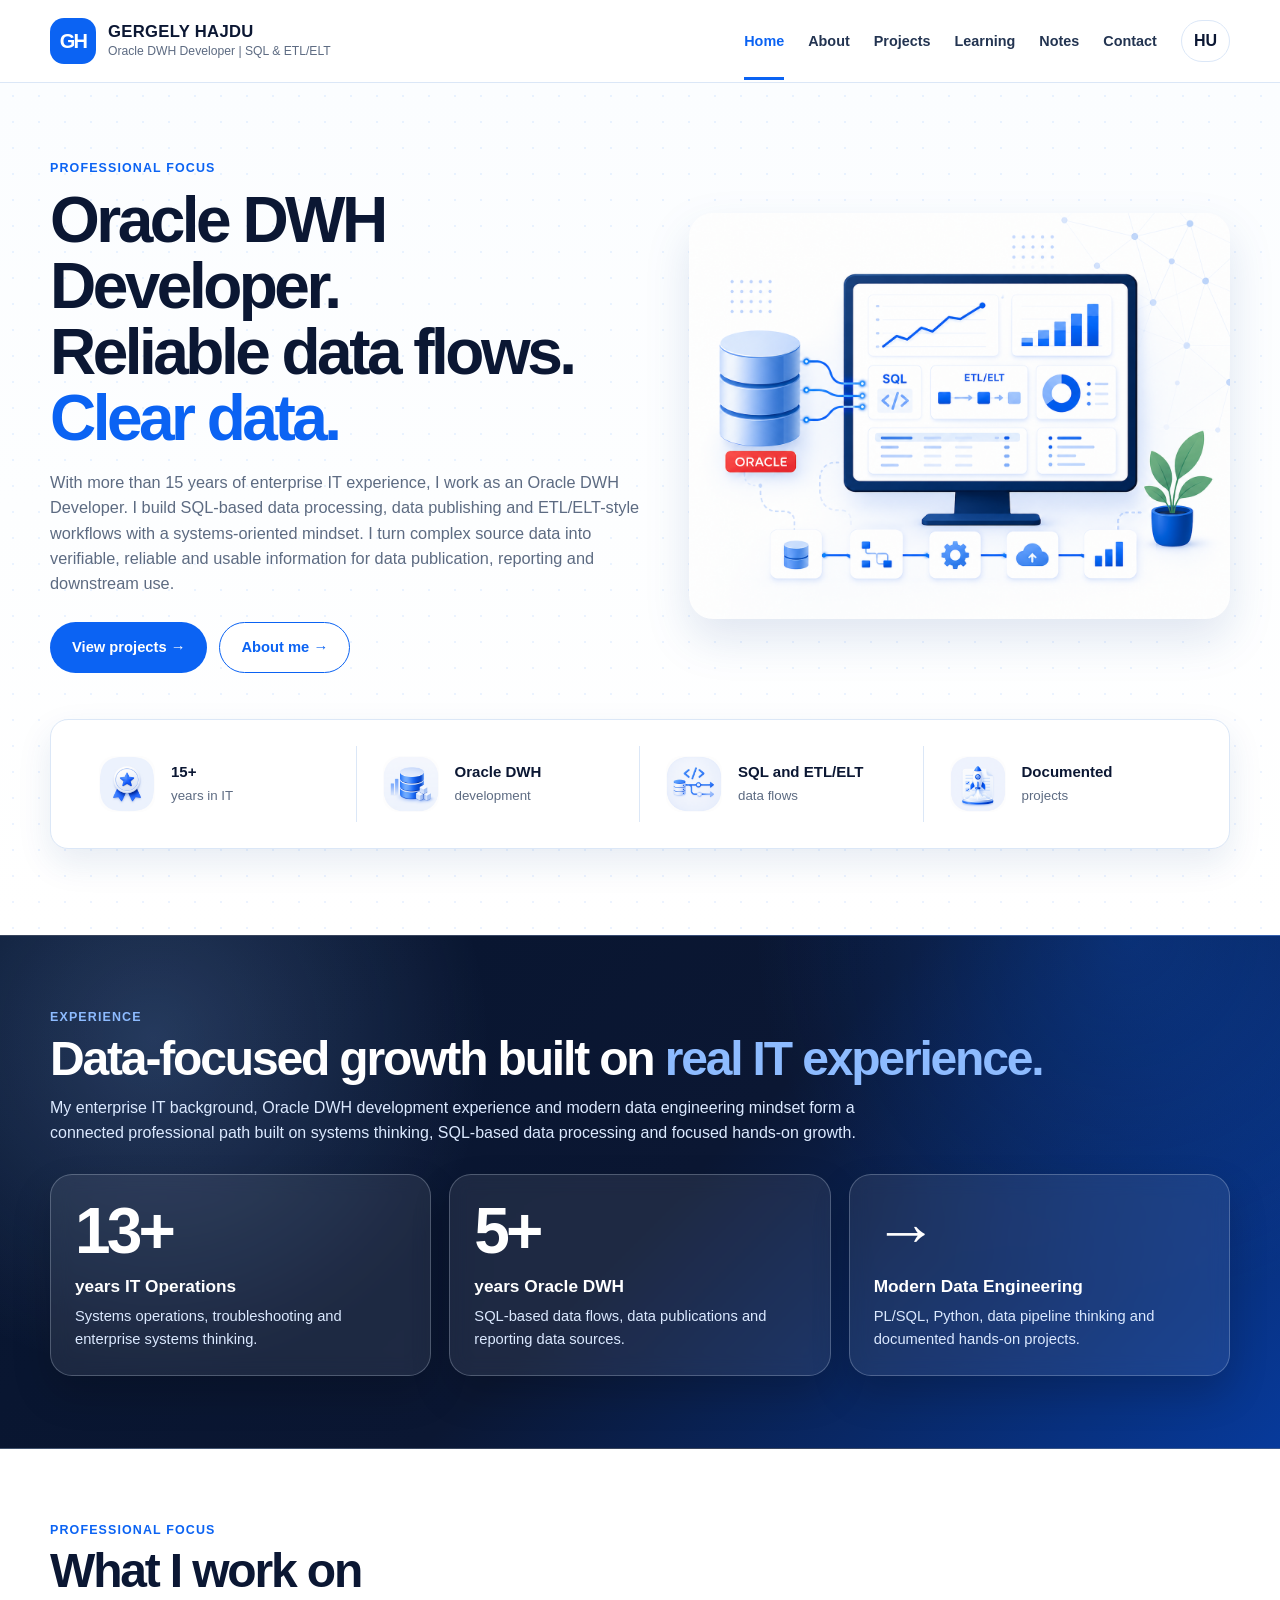
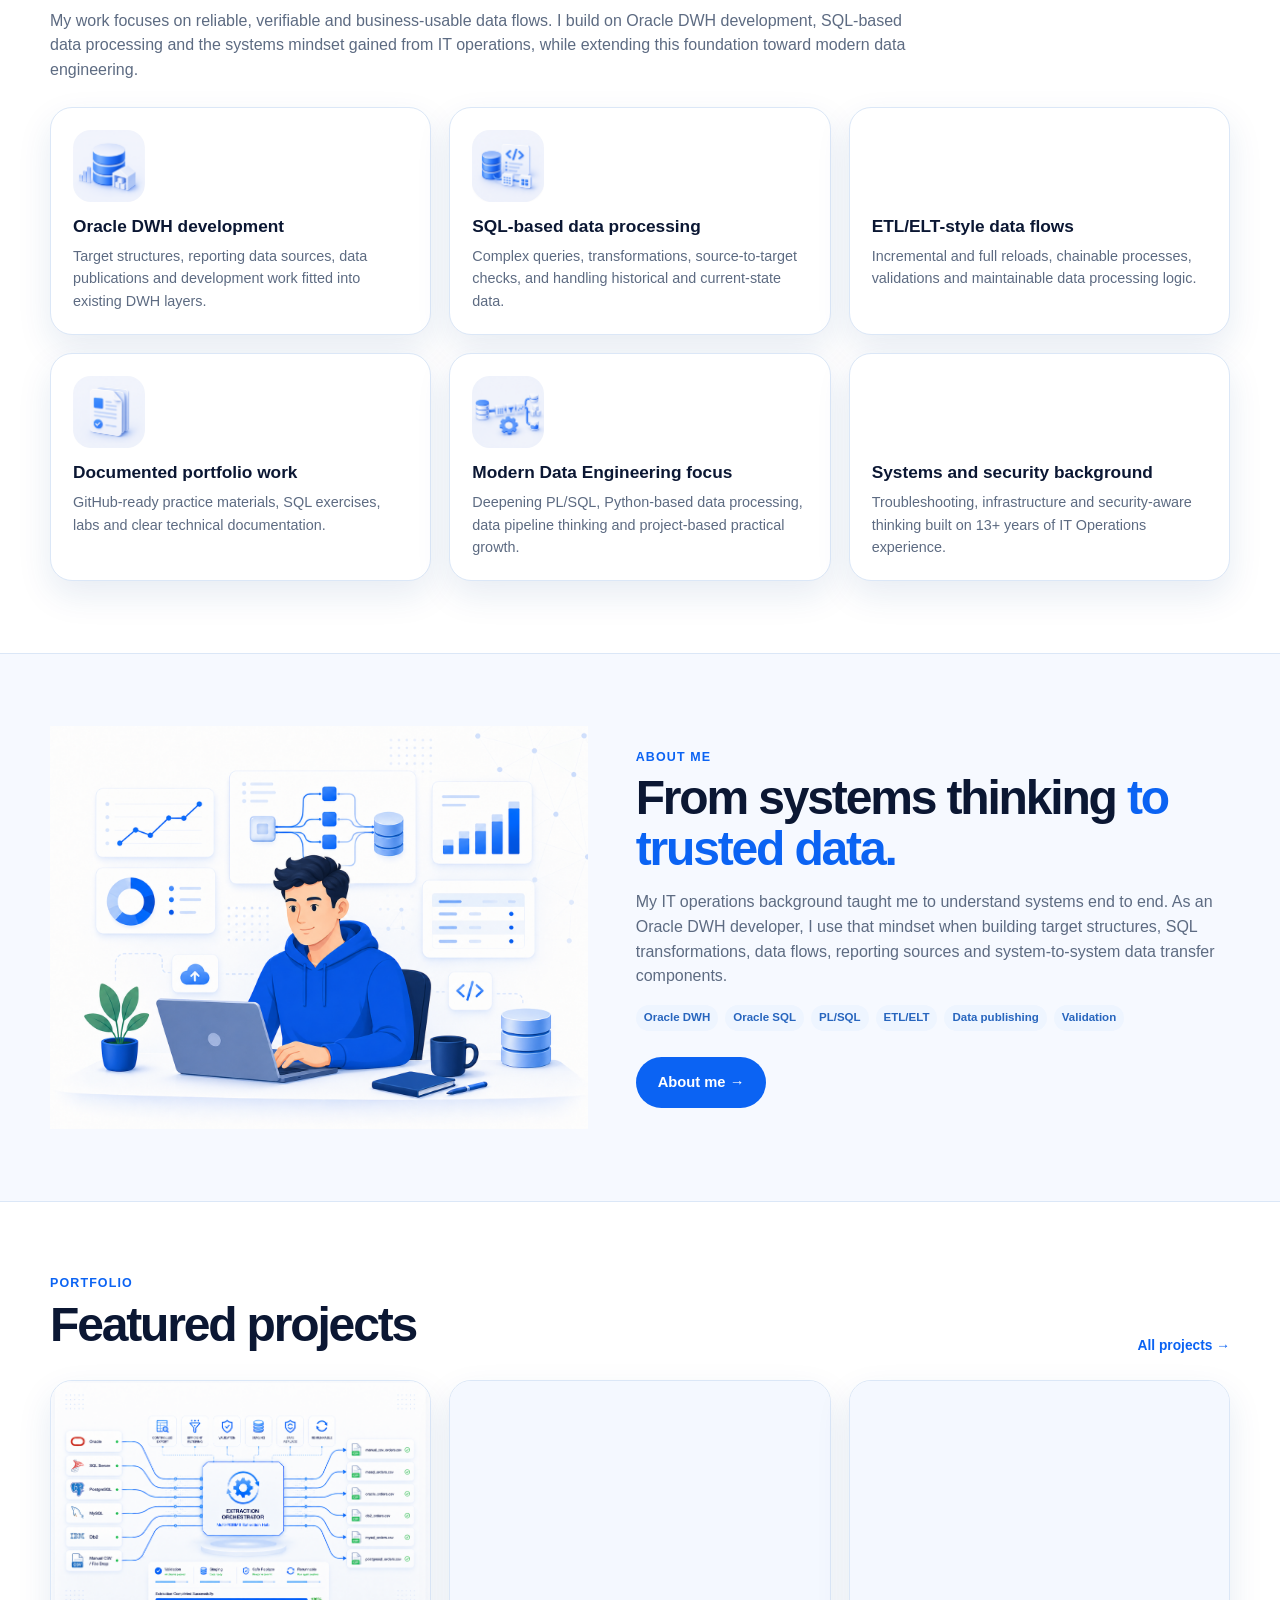
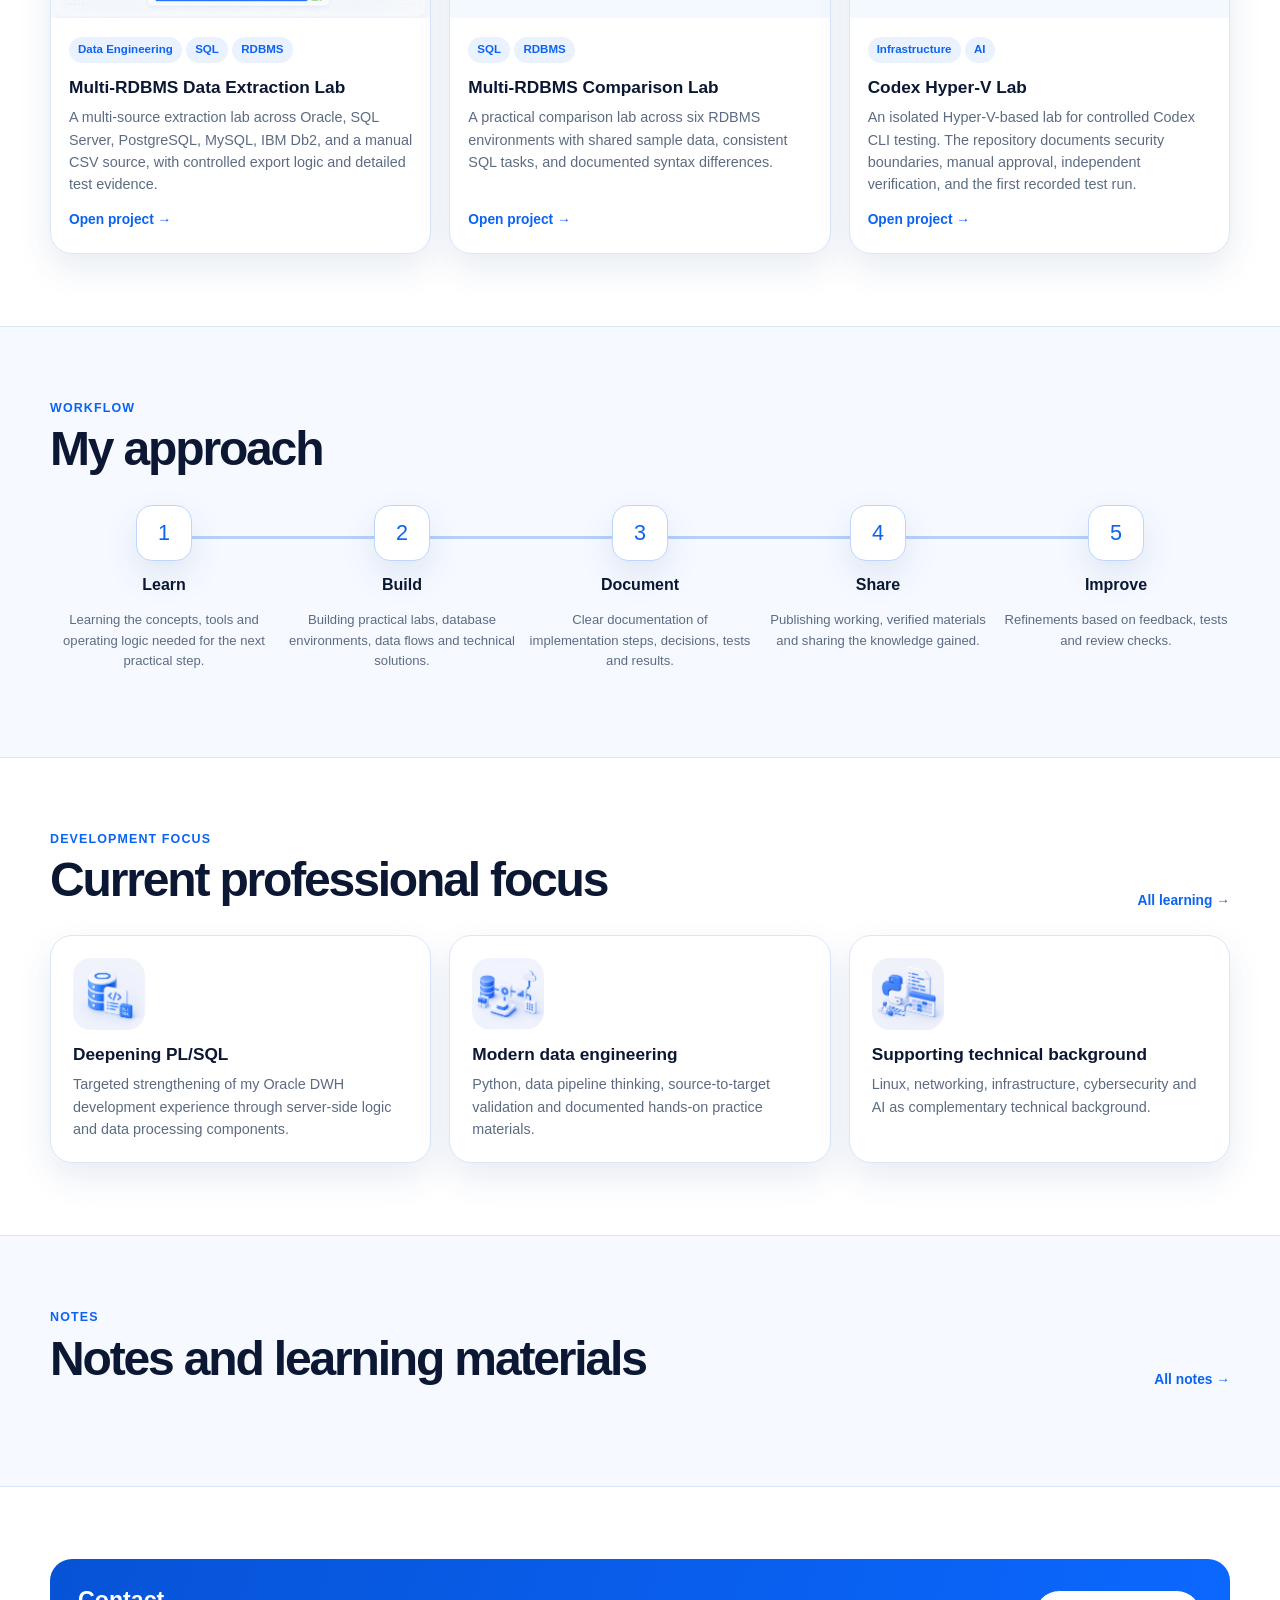
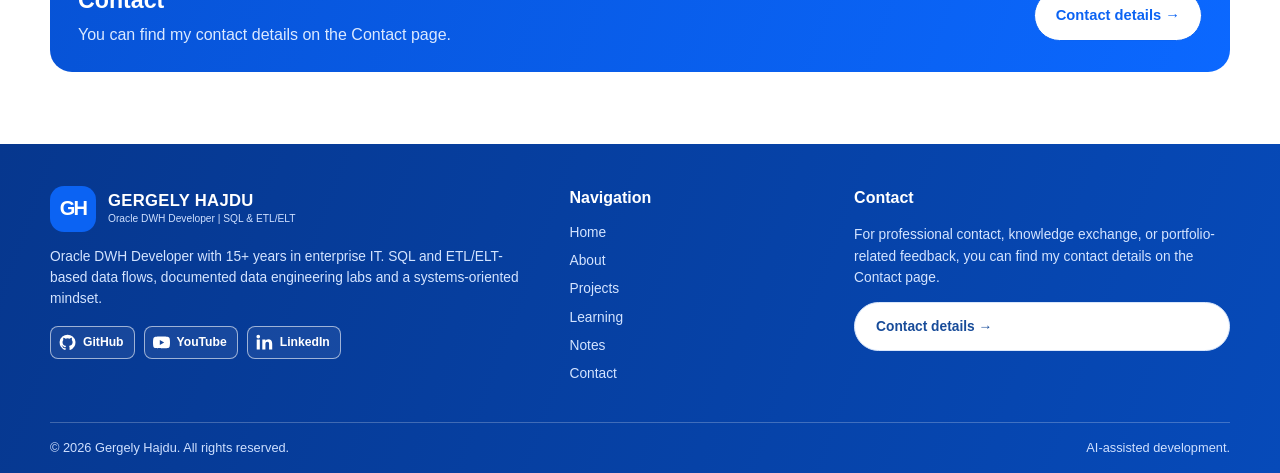
==== index.html @ af55f6db "Launch portfolio site on gergelyhajdu.hu" ====
<!doctype html>
<html lang="hu">
  <head>
    <meta charset="utf-8" />
    <meta content="width=device-width,initial-scale=1" name="viewport" />
    <meta content="0; url=hu/index.html" http-equiv="refresh" />
    <title>Hajdu Gergely | Portfolio</title>
    <script>
      const l = (navigator.language || "hu").toLowerCase().startsWith("en") ? "en" : "hu";
      location.replace(l + "/index.html");
    </script>
    <link href="./favicon.svg" rel="icon" type="image/svg+xml" />
    <link href="./favicon.ico" rel="icon" sizes="any" />
    <link href="./favicon-32.png" rel="icon" sizes="32x32" type="image/png" />
    <link href="./favicon-192.png" rel="icon" sizes="192x192" type="image/png" />
    <link href="./apple-touch-icon.png" rel="apple-touch-icon" sizes="180x180" />
    <link rel="canonical" href="https://gergelyhajdu.hu/" />
    <link rel="alternate" hreflang="hu" href="https://gergelyhajdu.hu/hu/" />
    <link rel="alternate" hreflang="en" href="https://gergelyhajdu.hu/en/" />
    <link rel="alternate" hreflang="x-default" href="https://gergelyhajdu.hu/" />
  </head>
  <body>
    <p>
      <a href="hu/index.html"> Magyar </a>
      ·
      <a href="en/index.html"> English </a>
    </p>
  </body>
</html>
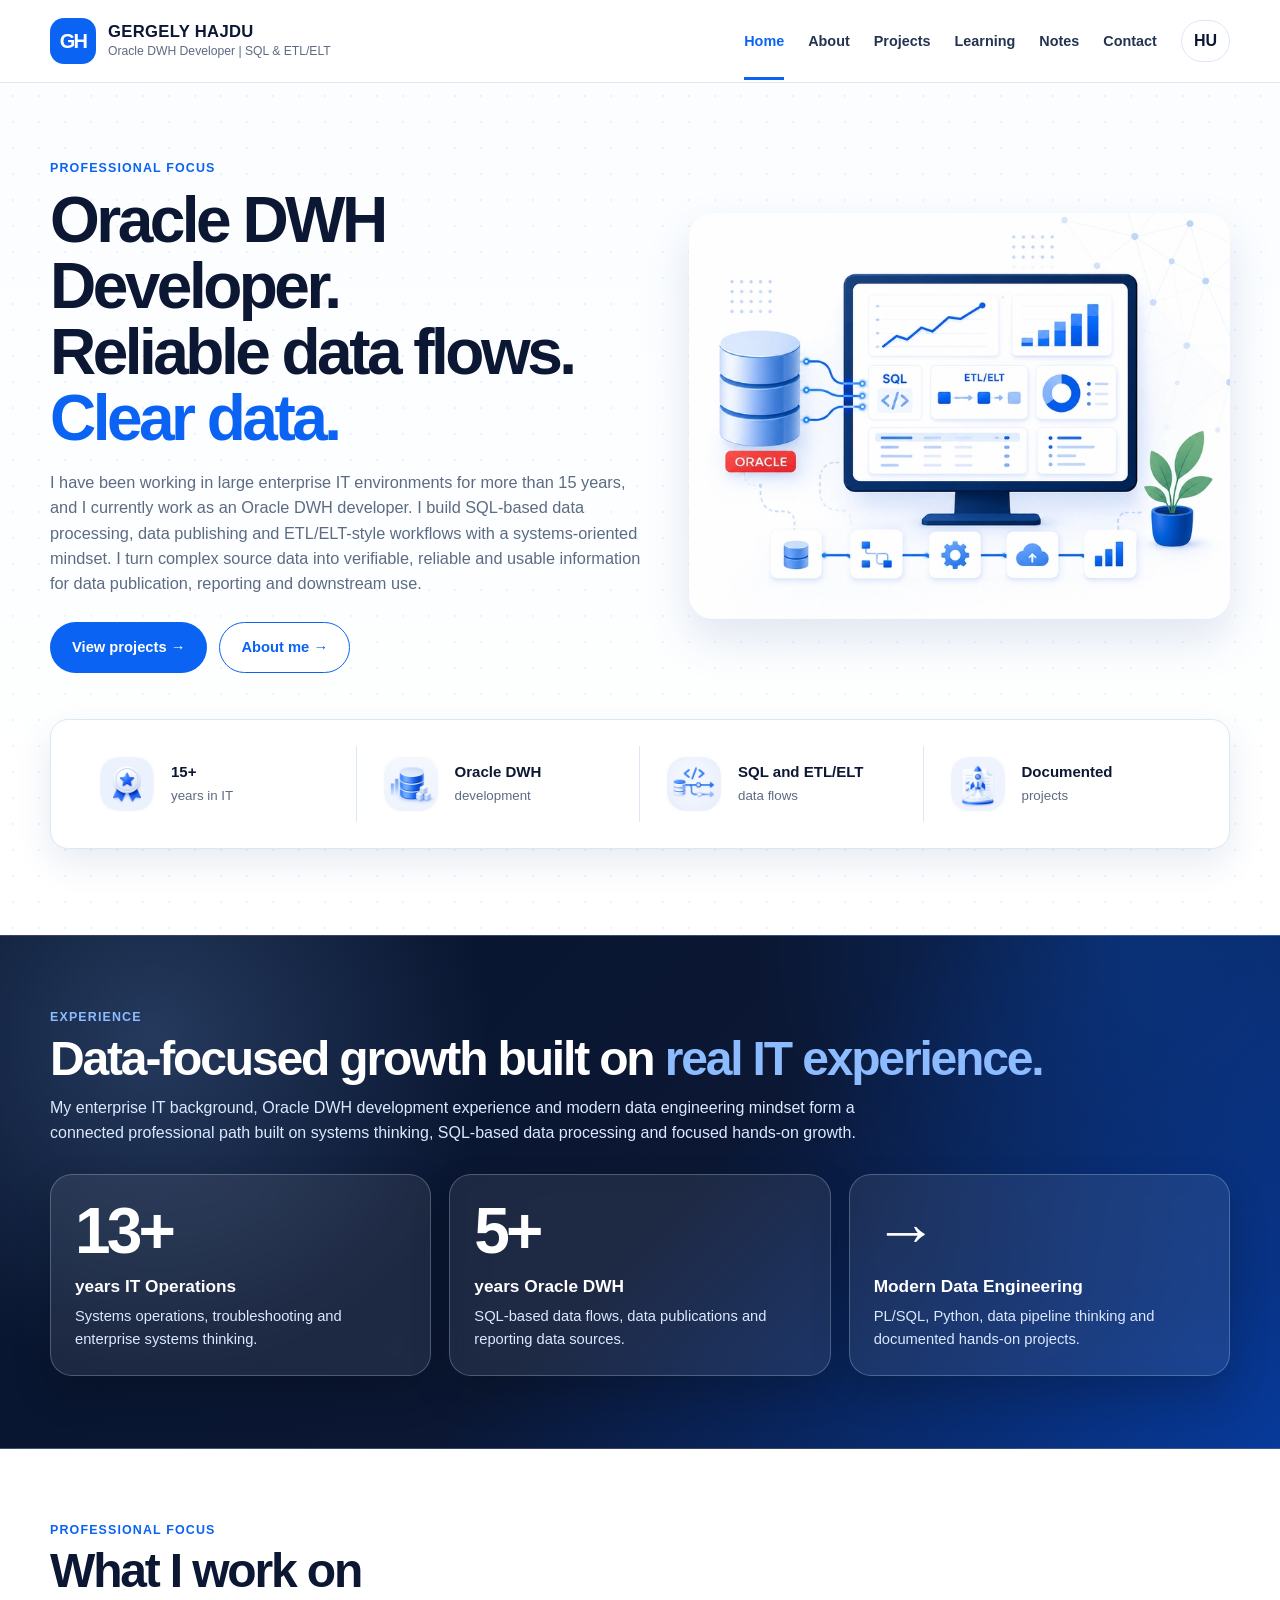
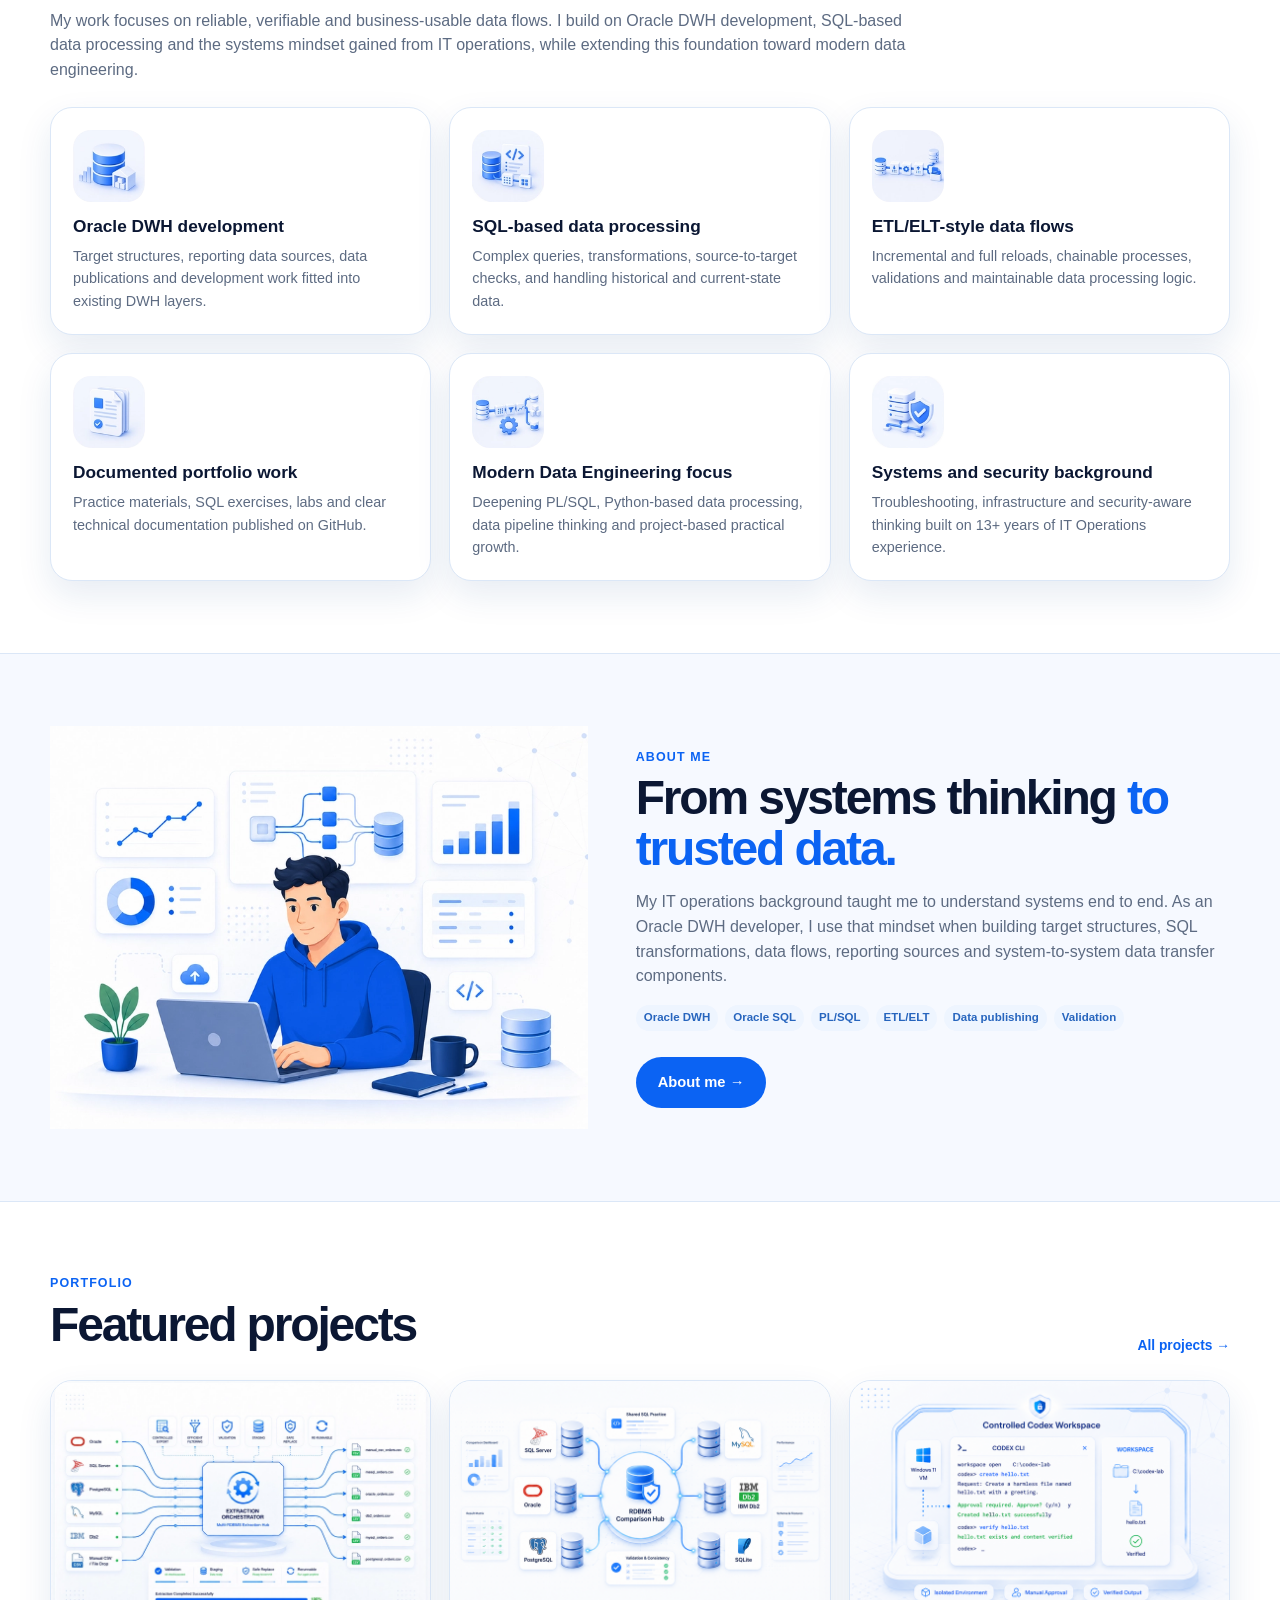
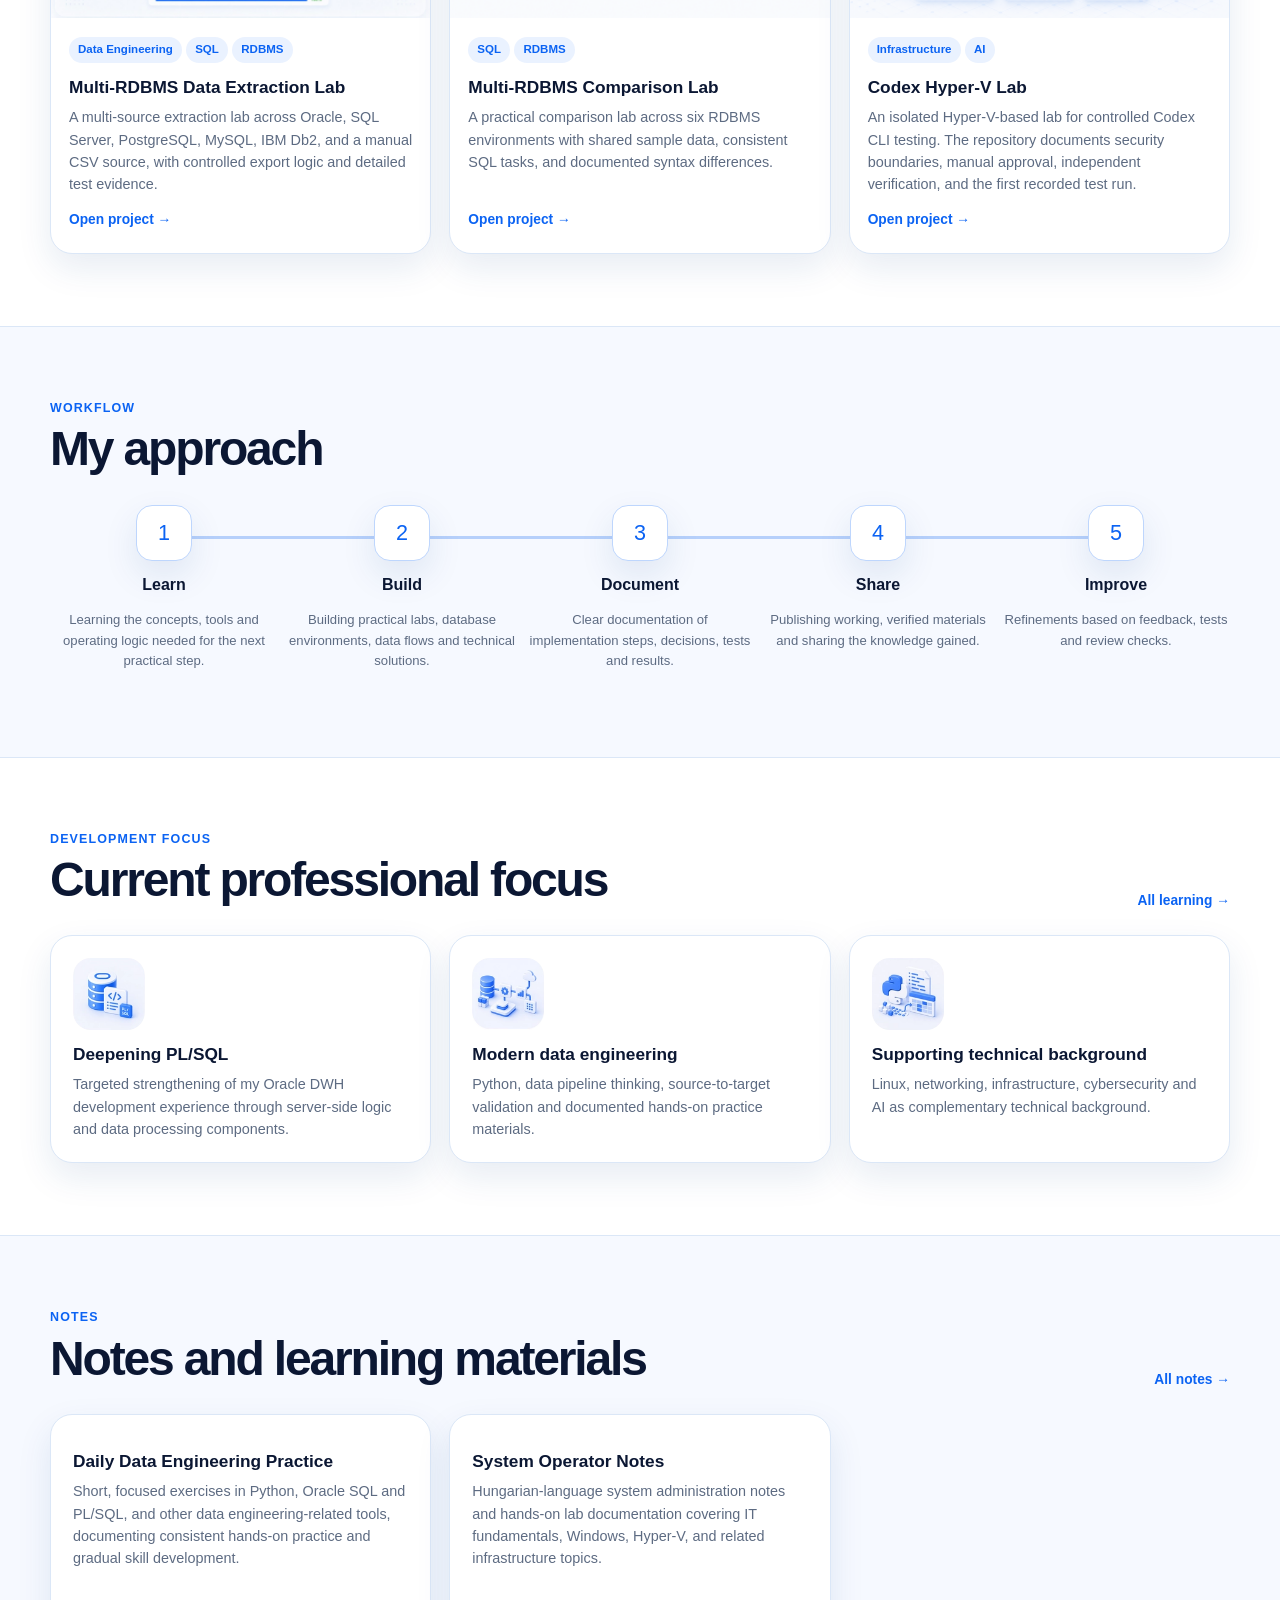
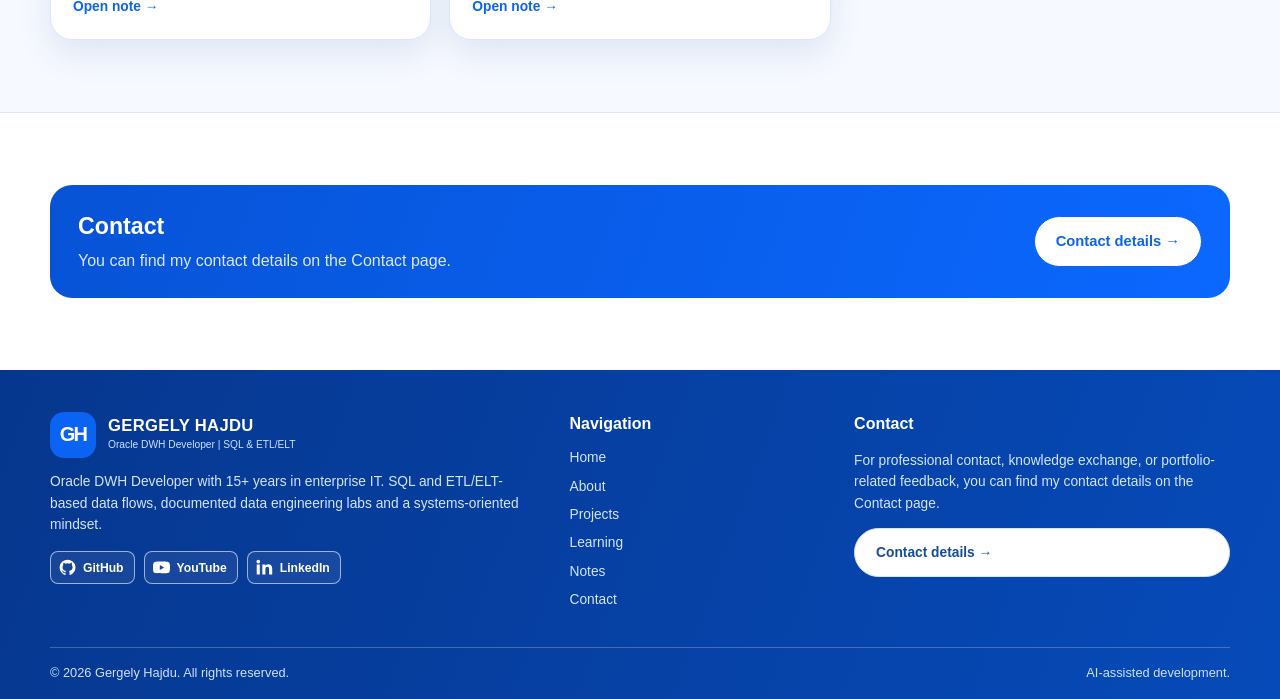
==== commit 7190a861: "Add social metadata to the root page" ====
--- a/index.html
+++ b/index.html
@@ -5,6 +5,30 @@
     <meta content="width=device-width,initial-scale=1" name="viewport" />
     <meta content="0; url=hu/index.html" http-equiv="refresh" />
     <title>Hajdu Gergely | Portfolio</title>
+    <meta
+      content="Hajdu Gergely Oracle DWH-fejlesztő szakmai portfóliója SQL- és ETL/ELT-alapú adatfolyamatokkal, dokumentált projektekkel és rendszerszemlélettel."
+      name="description"
+    />
+    <meta property="og:title" content="Hajdu Gergely | Portfolio" />
+    <meta
+      property="og:description"
+      content="Hajdu Gergely Oracle DWH-fejlesztő szakmai portfóliója SQL- és ETL/ELT-alapú adatfolyamatokkal, dokumentált projektekkel és rendszerszemlélettel."
+    />
+    <meta property="og:type" content="website" />
+    <meta property="og:url" content="https://gergelyhajdu.hu/" />
+    <meta property="og:image" content="https://gergelyhajdu.hu/assets/img/home-hero.webp" />
+    <meta property="og:image:alt" content="Hajdu Gergely szakmai portfólió" />
+    <meta property="og:site_name" content="Hajdu Gergely" />
+    <meta property="og:locale" content="hu_HU" />
+    <meta property="og:locale:alternate" content="en_US" />
+    <meta name="twitter:card" content="summary_large_image" />
+    <meta name="twitter:title" content="Hajdu Gergely | Portfolio" />
+    <meta
+      name="twitter:description"
+      content="Hajdu Gergely Oracle DWH-fejlesztő szakmai portfóliója SQL- és ETL/ELT-alapú adatfolyamatokkal, dokumentált projektekkel és rendszerszemlélettel."
+    />
+    <meta name="twitter:image" content="https://gergelyhajdu.hu/assets/img/home-hero.webp" />
+    <meta name="twitter:image:alt" content="Hajdu Gergely szakmai portfólió" />
     <script>
       const l = (navigator.language || "hu").toLowerCase().startsWith("en") ? "en" : "hu";
       location.replace(l + "/index.html");
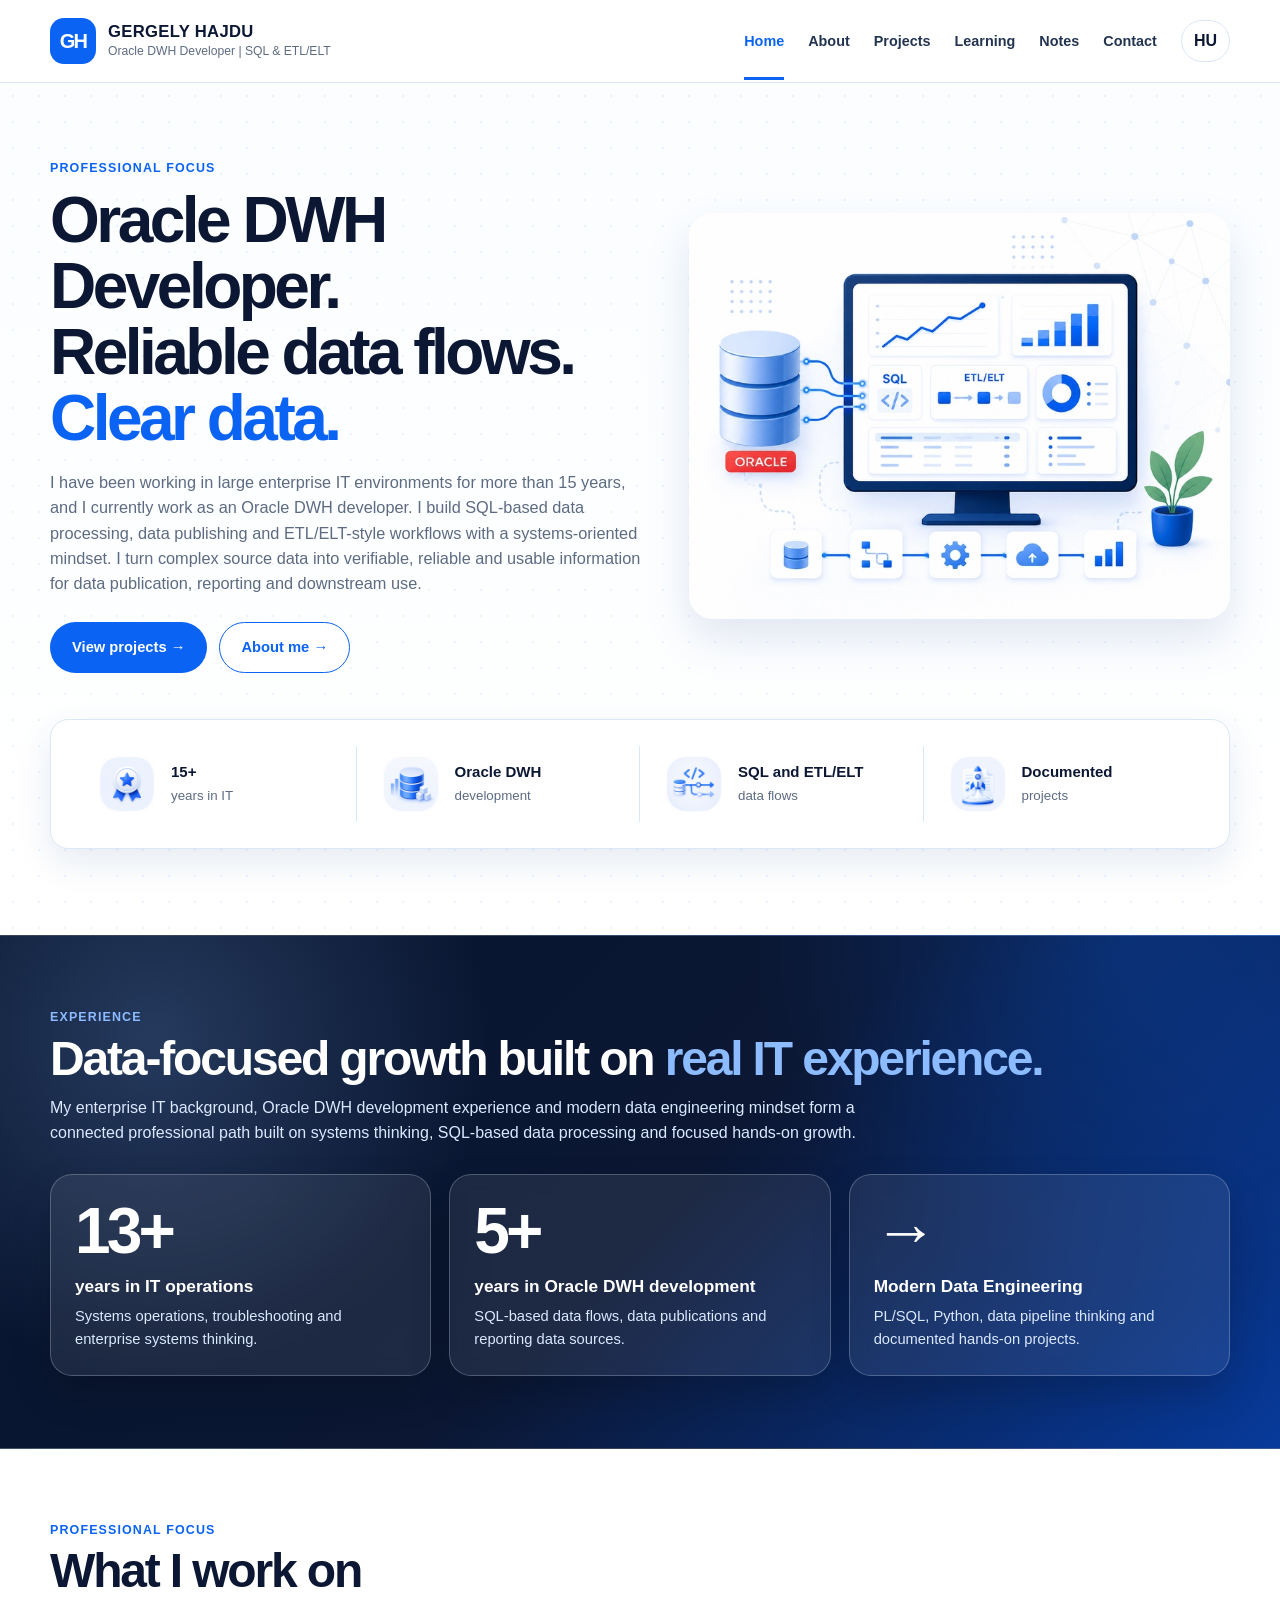
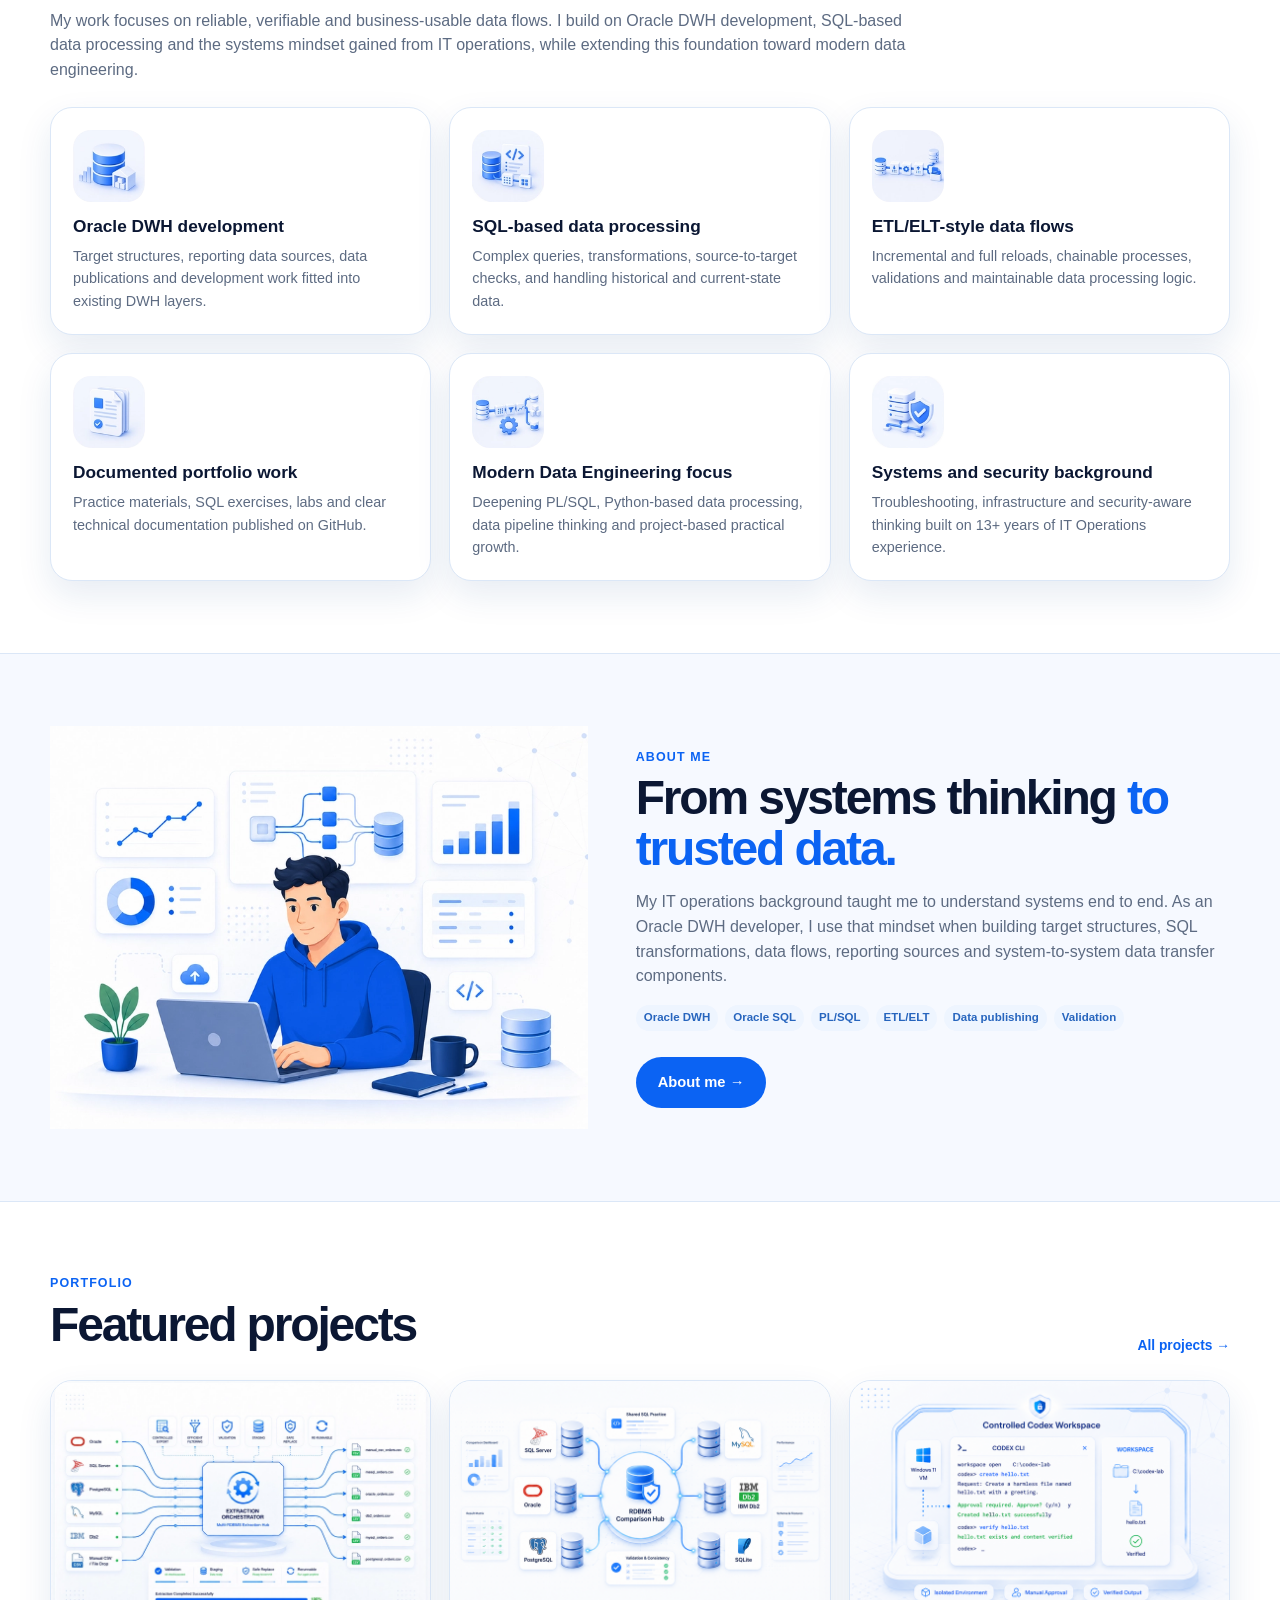
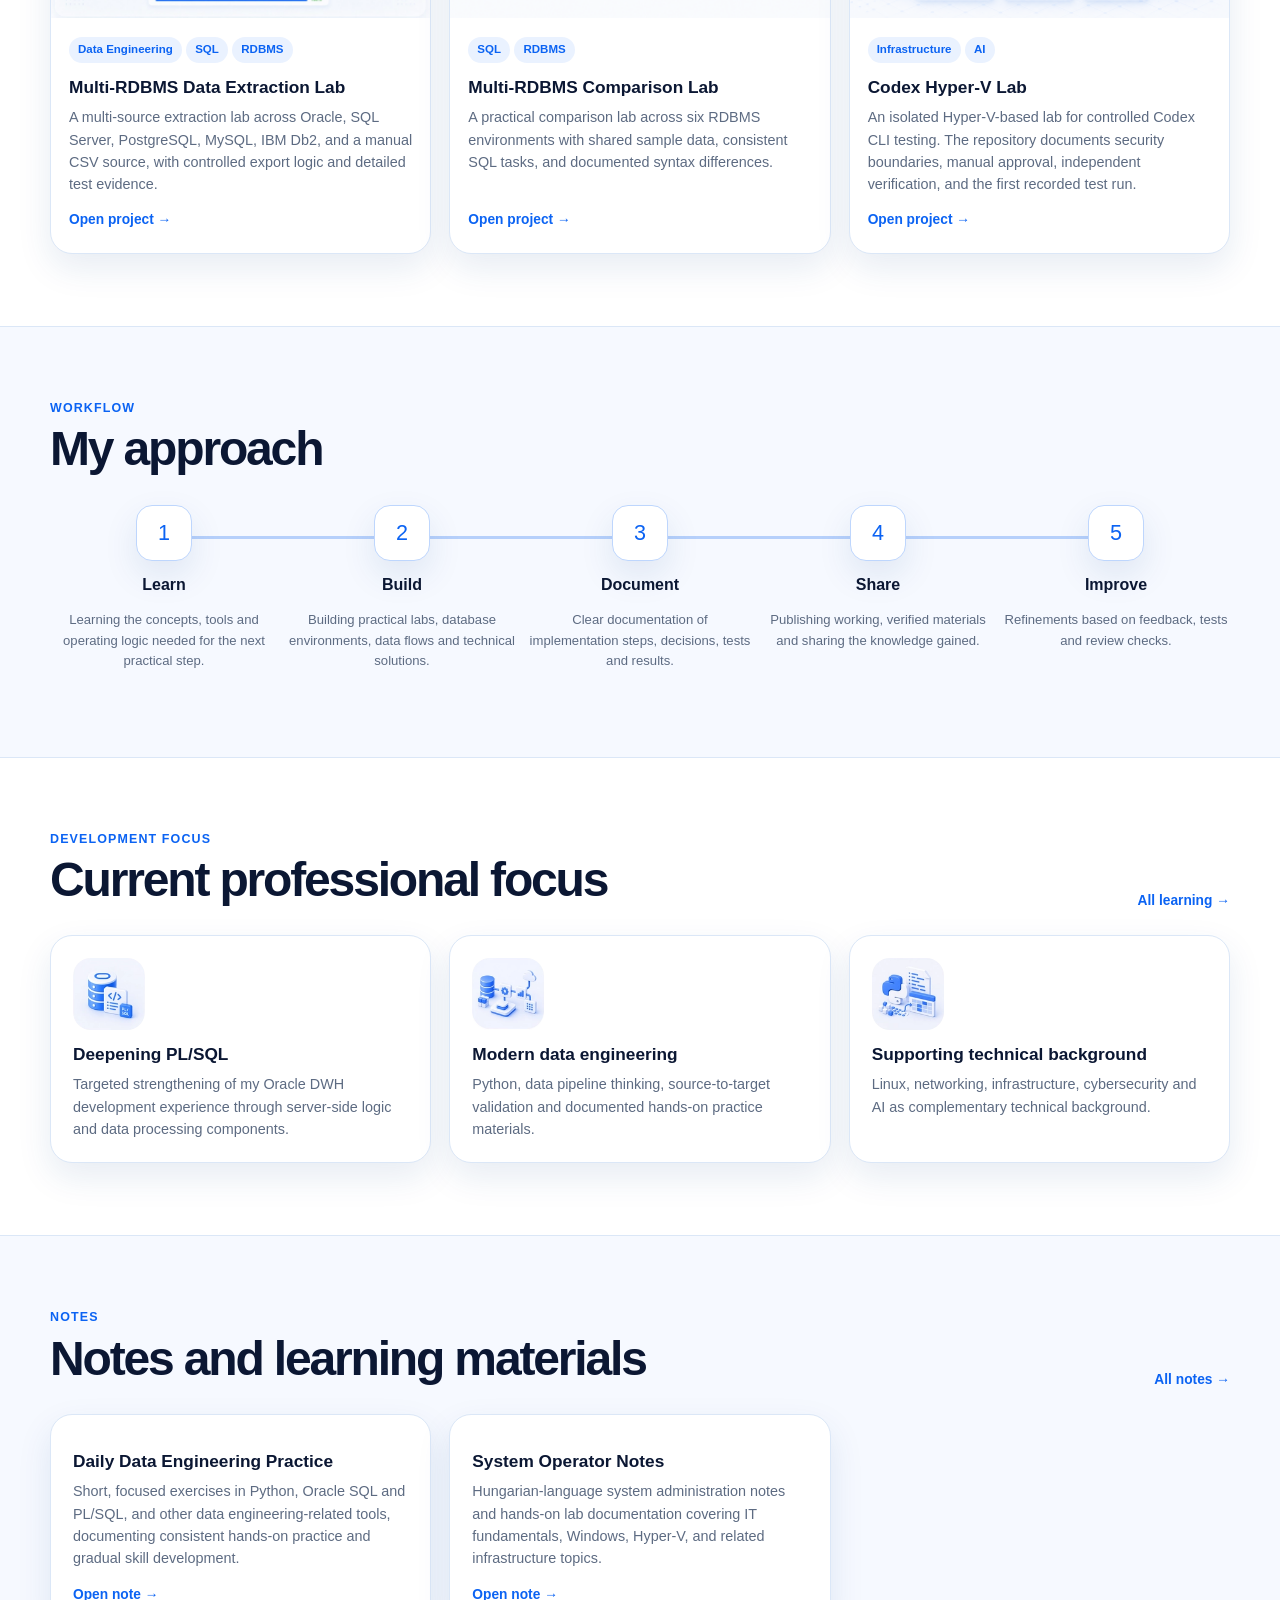
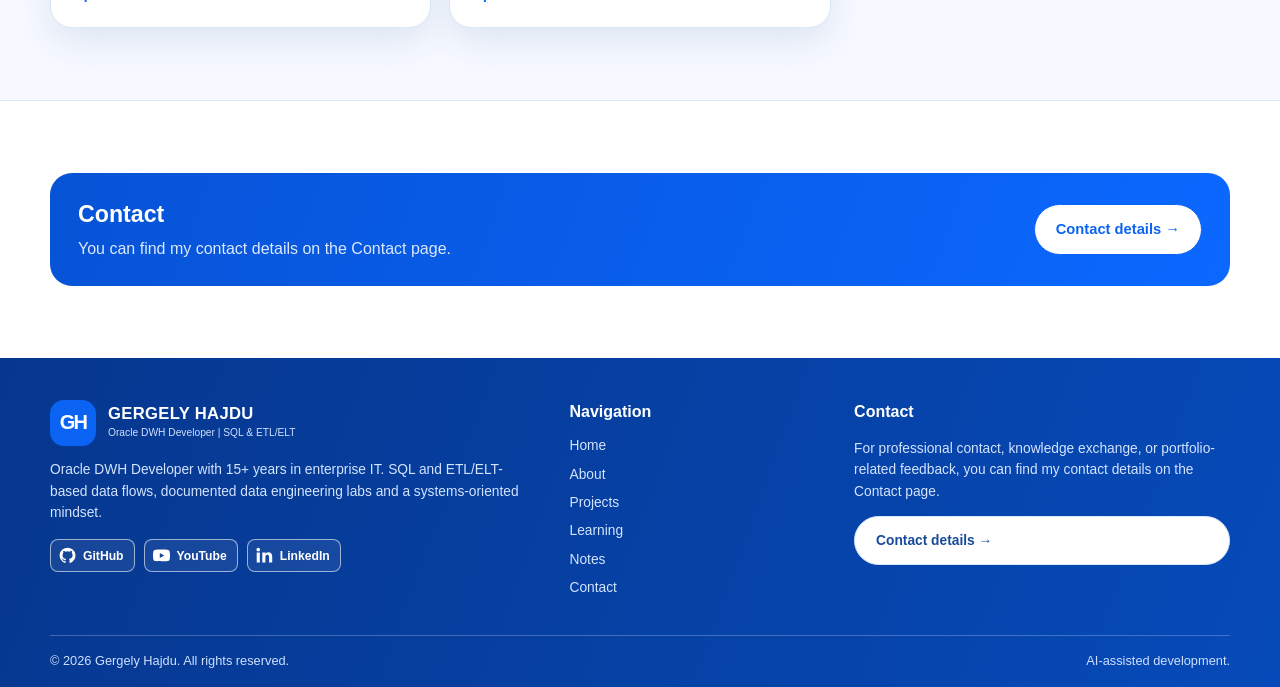
==== commit 396eeb32: "Rework portfolio design and frontend code" ====
--- a/index.html
+++ b/index.html
@@ -44,10 +44,48 @@
     <link rel="alternate" hreflang="x-default" href="https://gergelyhajdu.hu/" />
   </head>
   <body>
-    <p>
-      <a href="hu/index.html"> Magyar </a>
-      ·
-      <a href="en/index.html"> English </a>
-    </p>
+    <main>
+      <h1>Hajdu Gergely – Professional Portfolio</h1>
+      <p>
+        Oracle DWH, SQL, ETL/ELT and Data Engineering portfolio.
+        Válassz nyelvet / Choose a language.
+      </p>
+
+      <section lang="hu">
+        <h2>Magyar</h2>
+        <p>
+          Oracle DWH-fejlesztői, SQL- és ETL/ELT-fókuszú szakmai portfólió,
+          dokumentált projektekkel, képzésekkel és szakmai jegyzetekkel.
+        </p>
+        <nav aria-label="Magyar oldalak">
+          <ul>
+            <li><a href="hu/index.html">Főoldal</a></li>
+            <li><a href="hu/about.html">Bemutatkozás</a></li>
+            <li><a href="hu/projects.html">Projektek</a></li>
+            <li><a href="hu/learning.html">Képzések</a></li>
+            <li><a href="hu/notes.html">Jegyzetek</a></li>
+            <li><a href="hu/contact.html">Kapcsolat</a></li>
+          </ul>
+        </nav>
+      </section>
+
+      <section lang="en">
+        <h2>English</h2>
+        <p>
+          Professional portfolio focused on Oracle DWH development, SQL and ETL/ELT,
+          with documented projects, learning activities and technical notes.
+        </p>
+        <nav aria-label="English pages">
+          <ul>
+            <li><a href="en/index.html">Home</a></li>
+            <li><a href="en/about.html">About</a></li>
+            <li><a href="en/projects.html">Projects</a></li>
+            <li><a href="en/learning.html">Learning</a></li>
+            <li><a href="en/notes.html">Notes</a></li>
+            <li><a href="en/contact.html">Contact</a></li>
+          </ul>
+        </nav>
+      </section>
+    </main>
   </body>
 </html>
